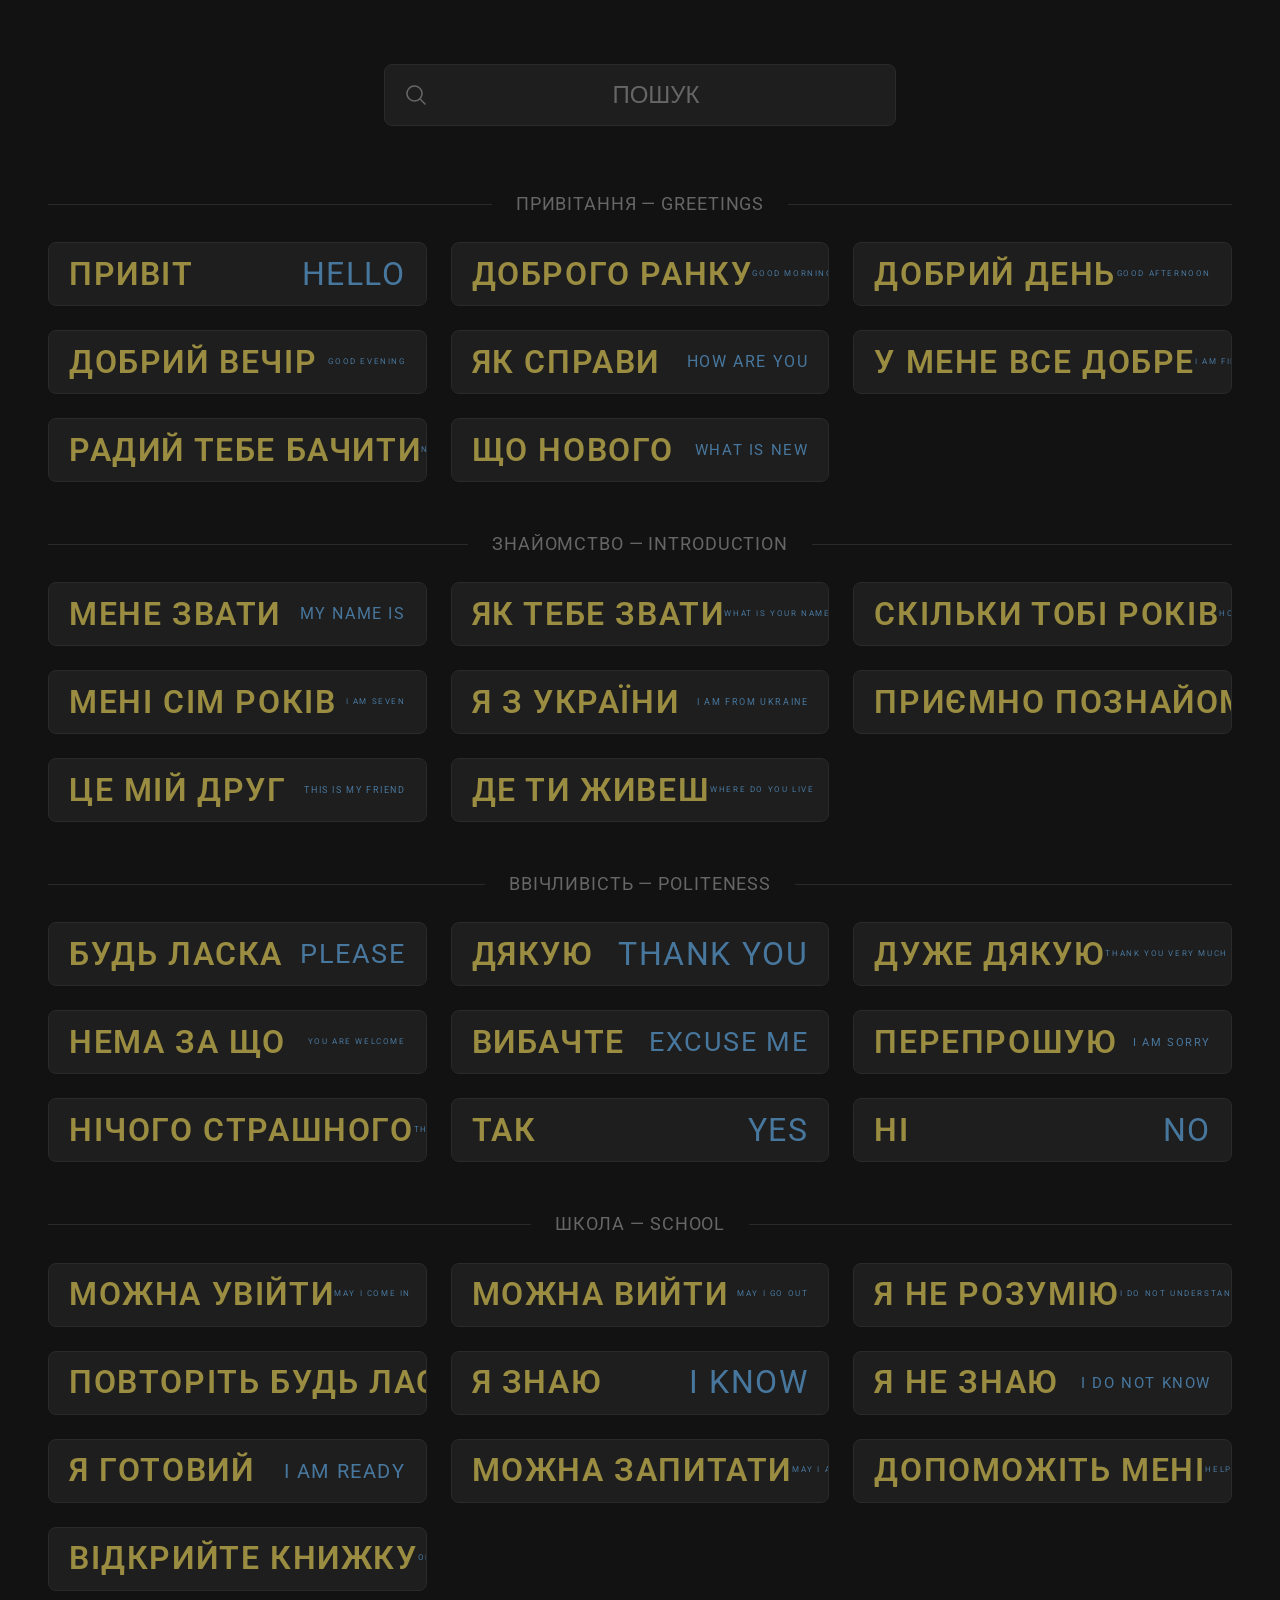
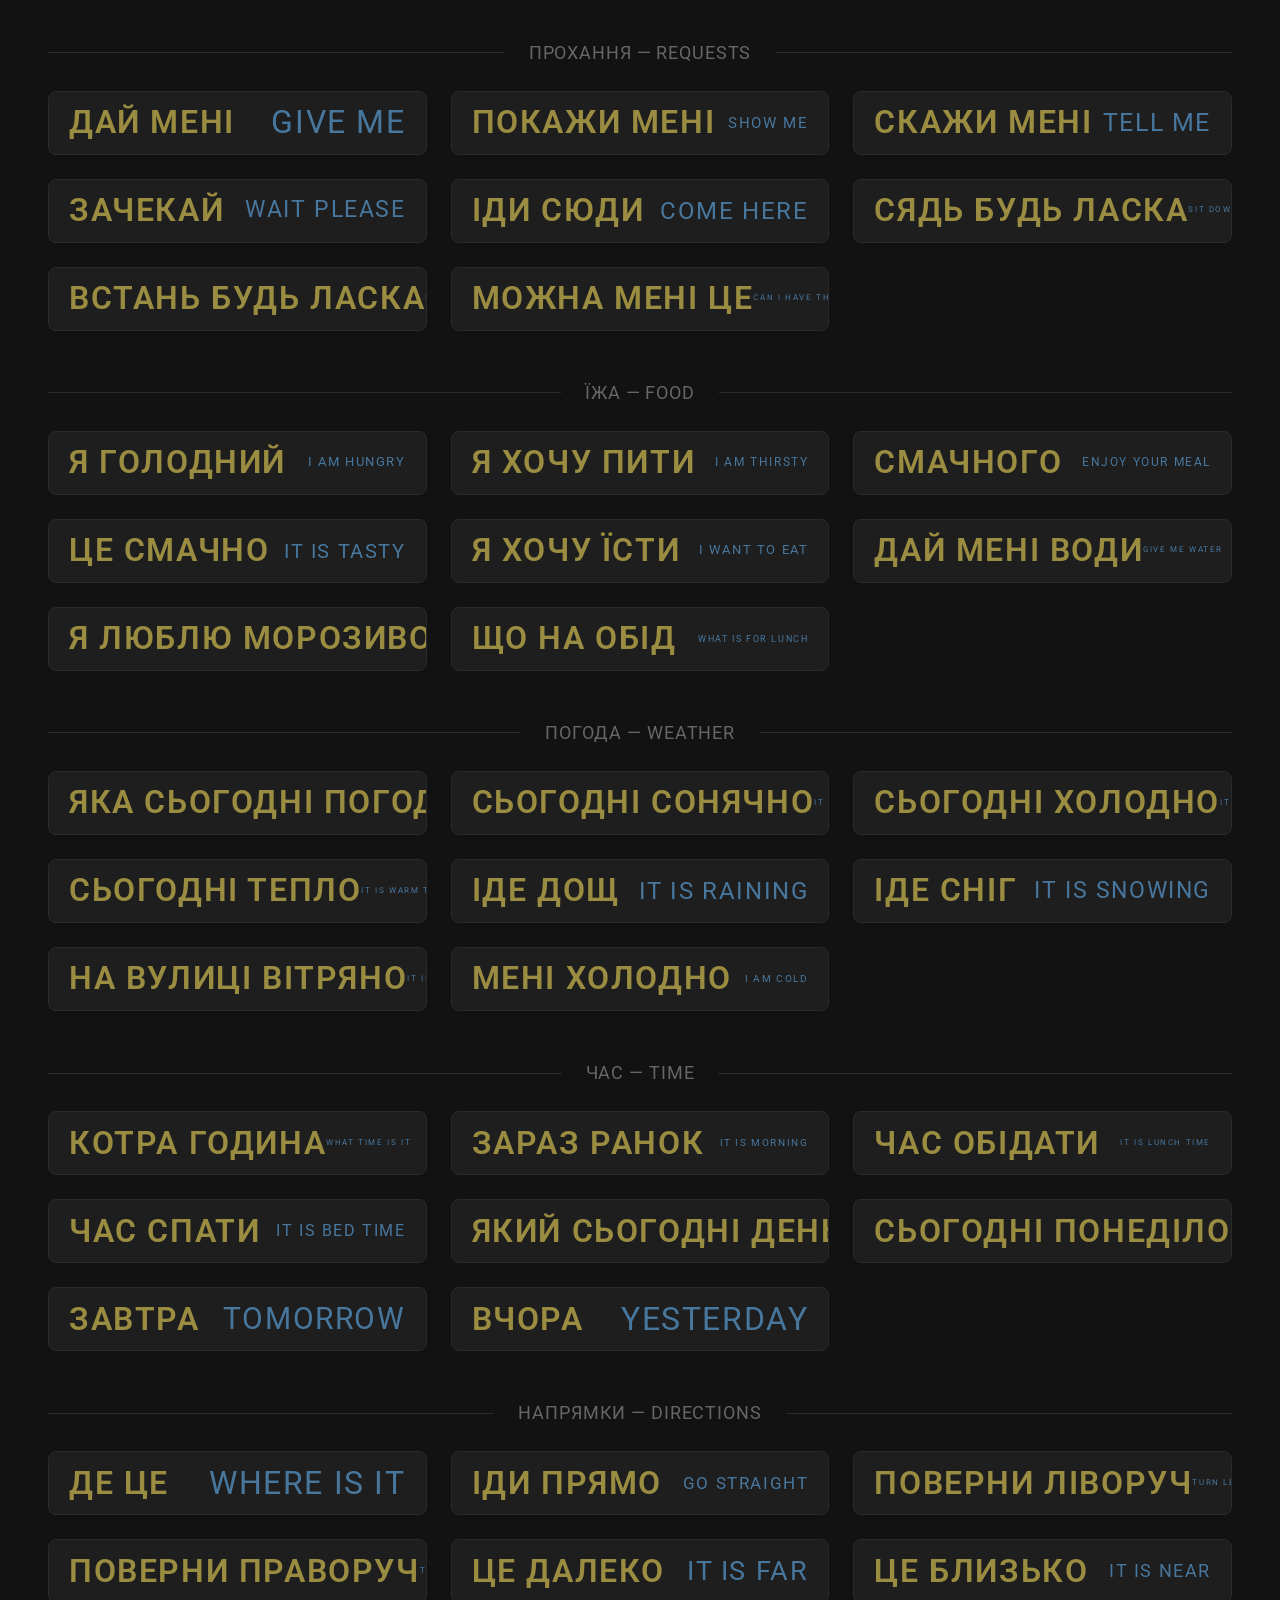
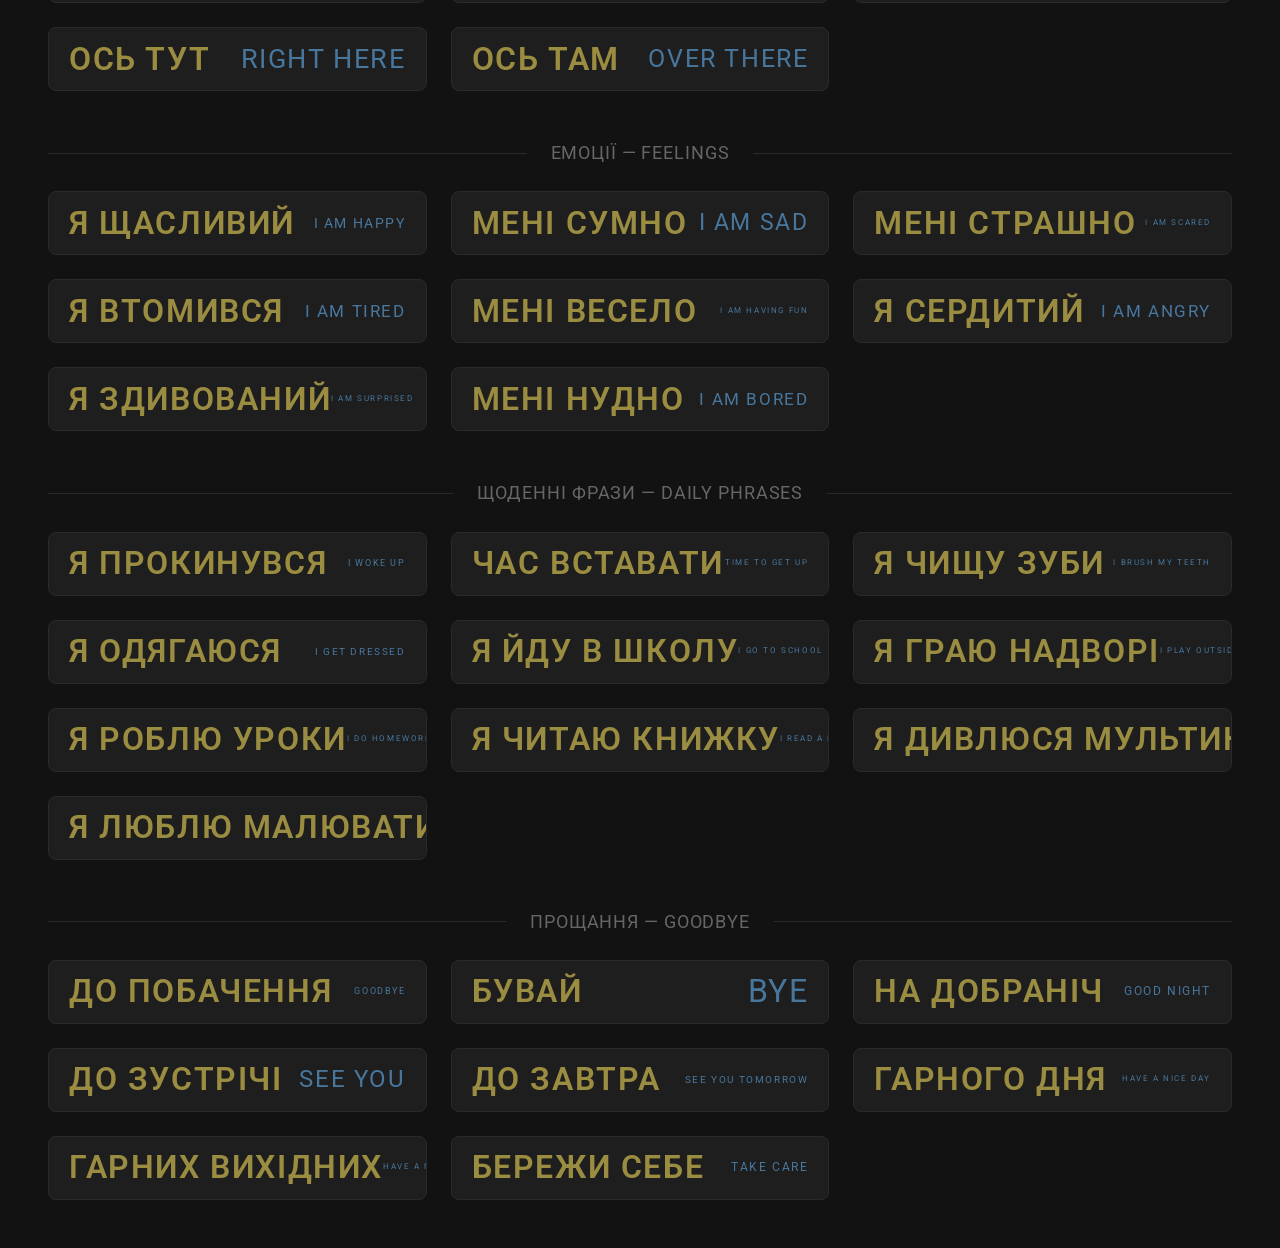
==== phrases.html @ 830d7ce3 "Init" ====
<!DOCTYPE html>
<html lang="uk">
<head>
  <meta charset="UTF-8">
  <meta name="viewport" content="width=device-width, initial-scale=1.0">
  <meta name="theme-color" content="#000000">
  <link rel="manifest" href="manifest.json">
  <link rel="icon" href="icon512_rounded.png" type="image/png">
  <link rel="apple-touch-icon" href="icon512_rounded.png">
  <title>Англійська мова — Фрази</title>
  <link rel="preconnect" href="https://fonts.googleapis.com">
  <link rel="preconnect" href="https://fonts.gstatic.com" crossorigin>
  <link href="https://fonts.googleapis.com/css2?family=Roboto:wght@400;600;700&display=swap" rel="stylesheet">
  <link rel="stylesheet" href="styles.css">
  <script src="main.js" defer></script>
</head>
<body>

  <!-- <nav>
    <ul>
      <li><a href="index.html">Слова</a></li>
      <li><a href="phrases.html">Фрази</a></li>
    </ul>
  </nav> -->

  <main>
    <section id="phrases">
      <div class="search-wrap">
        <div class="search-box">
          <svg class="search-icon" xmlns="http://www.w3.org/2000/svg" width="24" height="24" viewBox="0 0 256 256"><path fill="currentColor" d="M229.66 218.34l-50.07-50.06a88.11 88.11 0 1 0-11.31 11.31l50.06 50.07a8 8 0 0 0 11.32-11.32ZM40 112a72 72 0 1 1 72 72a72.08 72.08 0 0 1-72-72Z"/></svg>
          <input type="text" id="search" class="search" placeholder="Пошук" autocomplete="off">
        </div>
      </div>

      <div class="divider"><hr><span>Привітання — Greetings</span><hr></div>
      <ul class="words">
        <li><span class="uk">привіт</span> <span class="en">hello</span></li>
        <li><span class="uk">доброго ранку</span> <span class="en">good morning</span></li>
        <li><span class="uk">добрий день</span> <span class="en">good afternoon</span></li>
        <li><span class="uk">добрий вечір</span> <span class="en">good evening</span></li>
        <li><span class="uk">як справи</span> <span class="en">how are you</span></li>
        <li><span class="uk">у мене все добре</span> <span class="en">I am fine</span></li>
        <li><span class="uk">радий тебе бачити</span> <span class="en">nice to see you</span></li>
        <li><span class="uk">що нового</span> <span class="en">what is new</span></li>
      </ul>

      <div class="divider"><hr><span>Знайомство — Introduction</span><hr></div>
      <ul class="words">
        <li><span class="uk">мене звати</span> <span class="en">my name is</span></li>
        <li><span class="uk">як тебе звати</span> <span class="en">what is your name</span></li>
        <li><span class="uk">скільки тобі років</span> <span class="en">how old are you</span></li>
        <li><span class="uk">мені сім років</span> <span class="en">I am seven</span></li>
        <li><span class="uk">я з України</span> <span class="en">I am from Ukraine</span></li>
        <li><span class="uk">приємно познайомитись</span> <span class="en">nice to meet you</span></li>
        <li><span class="uk">це мій друг</span> <span class="en">this is my friend</span></li>
        <li><span class="uk">де ти живеш</span> <span class="en">where do you live</span></li>
      </ul>

      <div class="divider"><hr><span>Ввічливість — Politeness</span><hr></div>
      <ul class="words">
        <li><span class="uk">будь ласка</span> <span class="en">please</span></li>
        <li><span class="uk">дякую</span> <span class="en">thank you</span></li>
        <li><span class="uk">дуже дякую</span> <span class="en">thank you very much</span></li>
        <li><span class="uk">нема за що</span> <span class="en">you are welcome</span></li>
        <li><span class="uk">вибачте</span> <span class="en">excuse me</span></li>
        <li><span class="uk">перепрошую</span> <span class="en">I am sorry</span></li>
        <li><span class="uk">нічого страшного</span> <span class="en">that is okay</span></li>
        <li><span class="uk">так</span> <span class="en">yes</span></li>
        <li><span class="uk">ні</span> <span class="en">no</span></li>
      </ul>

      <div class="divider"><hr><span>Школа — School</span><hr></div>
      <ul class="words">
        <li><span class="uk">можна увійти</span> <span class="en">may I come in</span></li>
        <li><span class="uk">можна вийти</span> <span class="en">may I go out</span></li>
        <li><span class="uk">я не розумію</span> <span class="en">I do not understand</span></li>
        <li><span class="uk">повторіть будь ласка</span> <span class="en">repeat please</span></li>
        <li><span class="uk">я знаю</span> <span class="en">I know</span></li>
        <li><span class="uk">я не знаю</span> <span class="en">I do not know</span></li>
        <li><span class="uk">я готовий</span> <span class="en">I am ready</span></li>
        <li><span class="uk">можна запитати</span> <span class="en">may I ask</span></li>
        <li><span class="uk">допоможіть мені</span> <span class="en">help me please</span></li>
        <li><span class="uk">відкрийте книжку</span> <span class="en">open your book</span></li>
      </ul>

      <div class="divider"><hr><span>Прохання — Requests</span><hr></div>
      <ul class="words">
        <li><span class="uk">дай мені</span> <span class="en">give me</span></li>
        <li><span class="uk">покажи мені</span> <span class="en">show me</span></li>
        <li><span class="uk">скажи мені</span> <span class="en">tell me</span></li>
        <li><span class="uk">зачекай</span> <span class="en">wait please</span></li>
        <li><span class="uk">іди сюди</span> <span class="en">come here</span></li>
        <li><span class="uk">сядь будь ласка</span> <span class="en">sit down please</span></li>
        <li><span class="uk">встань будь ласка</span> <span class="en">stand up please</span></li>
        <li><span class="uk">можна мені це</span> <span class="en">can I have this</span></li>
      </ul>

      <div class="divider"><hr><span>Їжа — Food</span><hr></div>
      <ul class="words">
        <li><span class="uk">я голодний</span> <span class="en">I am hungry</span></li>
        <li><span class="uk">я хочу пити</span> <span class="en">I am thirsty</span></li>
        <li><span class="uk">смачного</span> <span class="en">enjoy your meal</span></li>
        <li><span class="uk">це смачно</span> <span class="en">it is tasty</span></li>
        <li><span class="uk">я хочу їсти</span> <span class="en">I want to eat</span></li>
        <li><span class="uk">дай мені води</span> <span class="en">give me water</span></li>
        <li><span class="uk">я люблю морозиво</span> <span class="en">I like ice cream</span></li>
        <li><span class="uk">що на обід</span> <span class="en">what is for lunch</span></li>
      </ul>

      <div class="divider"><hr><span>Погода — Weather</span><hr></div>
      <ul class="words">
        <li><span class="uk">яка сьогодні погода</span> <span class="en">what is the weather today</span></li>
        <li><span class="uk">сьогодні сонячно</span> <span class="en">it is sunny today</span></li>
        <li><span class="uk">сьогодні холодно</span> <span class="en">it is cold today</span></li>
        <li><span class="uk">сьогодні тепло</span> <span class="en">it is warm today</span></li>
        <li><span class="uk">іде дощ</span> <span class="en">it is raining</span></li>
        <li><span class="uk">іде сніг</span> <span class="en">it is snowing</span></li>
        <li><span class="uk">на вулиці вітряно</span> <span class="en">it is windy outside</span></li>
        <li><span class="uk">мені холодно</span> <span class="en">I am cold</span></li>
      </ul>

      <div class="divider"><hr><span>Час — Time</span><hr></div>
      <ul class="words">
        <li><span class="uk">котра година</span> <span class="en">what time is it</span></li>
        <li><span class="uk">зараз ранок</span> <span class="en">it is morning</span></li>
        <li><span class="uk">час обідати</span> <span class="en">it is lunch time</span></li>
        <li><span class="uk">час спати</span> <span class="en">it is bed time</span></li>
        <li><span class="uk">який сьогодні день</span> <span class="en">what day is today</span></li>
        <li><span class="uk">сьогодні понеділок</span> <span class="en">today is Monday</span></li>
        <li><span class="uk">завтра</span> <span class="en">tomorrow</span></li>
        <li><span class="uk">вчора</span> <span class="en">yesterday</span></li>
      </ul>

      <div class="divider"><hr><span>Напрямки — Directions</span><hr></div>
      <ul class="words">
        <li><span class="uk">де це</span> <span class="en">where is it</span></li>
        <li><span class="uk">іди прямо</span> <span class="en">go straight</span></li>
        <li><span class="uk">поверни ліворуч</span> <span class="en">turn left</span></li>
        <li><span class="uk">поверни праворуч</span> <span class="en">turn right</span></li>
        <li><span class="uk">це далеко</span> <span class="en">it is far</span></li>
        <li><span class="uk">це близько</span> <span class="en">it is near</span></li>
        <li><span class="uk">ось тут</span> <span class="en">right here</span></li>
        <li><span class="uk">ось там</span> <span class="en">over there</span></li>
      </ul>

      <div class="divider"><hr><span>Емоції — Feelings</span><hr></div>
      <ul class="words">
        <li><span class="uk">я щасливий</span> <span class="en">I am happy</span></li>
        <li><span class="uk">мені сумно</span> <span class="en">I am sad</span></li>
        <li><span class="uk">мені страшно</span> <span class="en">I am scared</span></li>
        <li><span class="uk">я втомився</span> <span class="en">I am tired</span></li>
        <li><span class="uk">мені весело</span> <span class="en">I am having fun</span></li>
        <li><span class="uk">я сердитий</span> <span class="en">I am angry</span></li>
        <li><span class="uk">я здивований</span> <span class="en">I am surprised</span></li>
        <li><span class="uk">мені нудно</span> <span class="en">I am bored</span></li>
      </ul>

      <div class="divider"><hr><span>Щоденні фрази — Daily phrases</span><hr></div>
      <ul class="words">
        <li><span class="uk">я прокинувся</span> <span class="en">I woke up</span></li>
        <li><span class="uk">час вставати</span> <span class="en">time to get up</span></li>
        <li><span class="uk">я чищу зуби</span> <span class="en">I brush my teeth</span></li>
        <li><span class="uk">я одягаюся</span> <span class="en">I get dressed</span></li>
        <li><span class="uk">я йду в школу</span> <span class="en">I go to school</span></li>
        <li><span class="uk">я граю надворі</span> <span class="en">I play outside</span></li>
        <li><span class="uk">я роблю уроки</span> <span class="en">I do homework</span></li>
        <li><span class="uk">я читаю книжку</span> <span class="en">I read a book</span></li>
        <li><span class="uk">я дивлюся мультик</span> <span class="en">I watch cartoons</span></li>
        <li><span class="uk">я люблю малювати</span> <span class="en">I like to draw</span></li>
      </ul>

      <div class="divider"><hr><span>Прощання — Goodbye</span><hr></div>
      <ul class="words">
        <li><span class="uk">до побачення</span> <span class="en">goodbye</span></li>
        <li><span class="uk">бувай</span> <span class="en">bye</span></li>
        <li><span class="uk">на добраніч</span> <span class="en">good night</span></li>
        <li><span class="uk">до зустрічі</span> <span class="en">see you</span></li>
        <li><span class="uk">до завтра</span> <span class="en">see you tomorrow</span></li>
        <li><span class="uk">гарного дня</span> <span class="en">have a nice day</span></li>
        <li><span class="uk">гарних вихідних</span> <span class="en">have a nice weekend</span></li>
        <li><span class="uk">бережи себе</span> <span class="en">take care</span></li>
      </ul>

    </section>
  </main>
</body>
</html>
---- styles.css ----
*,
*::before,
*::after {
  margin: 0;
  padding: 0;
  box-sizing: border-box;
}

body {
  font-family: 'Roboto', sans-serif;
  background: #121212;
  color: #e0e0e0;
  line-height: 1.6;
}

nav {
  display: flex;
  flex-direction: row;
  justify-content: center;
  align-items: center;
  position: sticky;
  top: 0;
  z-index: 100;
  padding: clamp(0.5rem, 2vw, 1.5rem) clamp(1rem, 4vw, 3rem);
  background: #1a1a1a;
  border-bottom: 1px solid #2a2a2a;
  height: 5rem;
}

nav ul {
  list-style: none;
  display: flex;
  flex-wrap: wrap;
  gap: clamp(0.5rem, 2vw, 2rem);
  align-items: center;
  justify-content: center;
}

.nav-logo {
  height: clamp(2rem, 4vw, 3rem);
  width: auto;
  object-fit: contain;
  border-radius: 50%;
}

nav a {
  display: inline-block;
  text-decoration: none;
  font-size: clamp(1.5rem, 2.5vw, 2rem);
  padding: clamp(0.25rem, 1vw, 0.5rem) clamp(0.5rem, 2vw, 1rem);
  color: #b0b0b0;
  border-radius: 0.375rem;
  transition: color 0.2s, background 0.2s;
}

nav a:hover {
  color: #fff;
  background: #2a2a2a;
}

main {
  max-width: 1440px;
  margin: 0 auto;
  padding: clamp(1rem, 4vw, 3rem);
}

section h2 {
  text-align: center;
  font-size: clamp(1.25rem, 3vw, 2rem);
  margin-bottom: clamp(1rem, 3vw, 2rem);
  color: #fff;
}

.search-wrap {
  position: sticky;
  top: 0;
  /* top: 5rem; */
  z-index: 99;
  background: #121212;
  padding: clamp(0.5rem, 1.5vw, 1rem) 0;
}

.search-box {
  position: relative;
  width: 100%;
  max-width: 32rem;
  margin: 0 auto;
}

.search-icon {
  position: absolute;
  left: clamp(0.75rem, 2vw, 1.25rem);
  top: 50%;
  transform: translateY(-50%);
  color: #666;
  pointer-events: none;
  width: clamp(1.25rem, 2.5vw, 1.5rem);
  height: clamp(1.25rem, 2.5vw, 1.5rem);
}

.search {
  display: block;
  width: 100%;
  padding: clamp(0.75rem, 2vw, 1rem) clamp(1rem, 2.5vw, 1.5rem) clamp(0.75rem, 2vw, 1rem) clamp(2.5rem, 5vw, 3.5rem);
  font-size: clamp(1.25rem, 2.5vw, 1.5rem);
  color: #e0e0e0;
  text-align: center;
  text-transform: uppercase;
  background: #1e1e1e;
  border: 1px solid #2a2a2a;
  border-radius: 0.5rem;
  outline: none;
  transition: border-color 0.2s, color 0.2s;
}

.search:focus {
  border-color: #ffd700;
}

.search.lang-uk {
  color: #ffd700;
}

.search.lang-en {
  color: #90caf9;
}

.search::placeholder {
  color: #666;
}

.divider {
  display: flex;
  align-items: center;
  gap: clamp(0.75rem, 2vw, 1.5rem);
  margin: clamp(1.5rem, 4vw, 3rem) 0 clamp(0.75rem, 2vw, 1.5rem);
}

.divider hr {
  flex: 1;
  border: none;
  border-top: 1px solid #2a2a2a;
}

.divider.hidden-section,
.words.hidden-section {
  display: none;
}

.divider span {
  white-space: nowrap;
  font-size: clamp(0.9rem, 2vw, 1.1rem);
  color: #666;
  text-transform: uppercase;
  letter-spacing: 0.05em;
}

.words {
  list-style: none;
  display: grid;
  grid-template-columns: repeat(auto-fit, minmax(min(100%, 20rem), 1fr));
  gap: clamp(0.75rem, 2.5vw, 1.5rem);
}

.words li {
  display: flex;
  justify-content: space-between;
  background: #1e1e1e;
  border: 1px solid #2a2a2a;
  border-radius: 0.5rem;
  align-items: center;
  height: clamp(3rem, 6vw, 4rem);
  padding: 0 clamp(0.75rem, 2vw, 1.25rem);
  font-size: clamp(1.5rem, 3.5vw, 2rem);
  text-transform: uppercase;
  letter-spacing: 0.05em;
  cursor: pointer;
  white-space: nowrap;
  overflow: hidden;
  text-overflow: ellipsis;
  transition: opacity 0.3s, transform 0.3s, background 0.2s, border-color 0.2s;
}

.words li.hidden {
  opacity: 0;
  transform: scale(0.95);
  position: absolute;
  pointer-events: none;
}

.words li:hover {
  background: #2a2a2a;
  border-color: #444;
}

.words .uk {
  color: #9a8c40;
  font-weight: 600;
}

.words .en {
  color: #48779e;
}
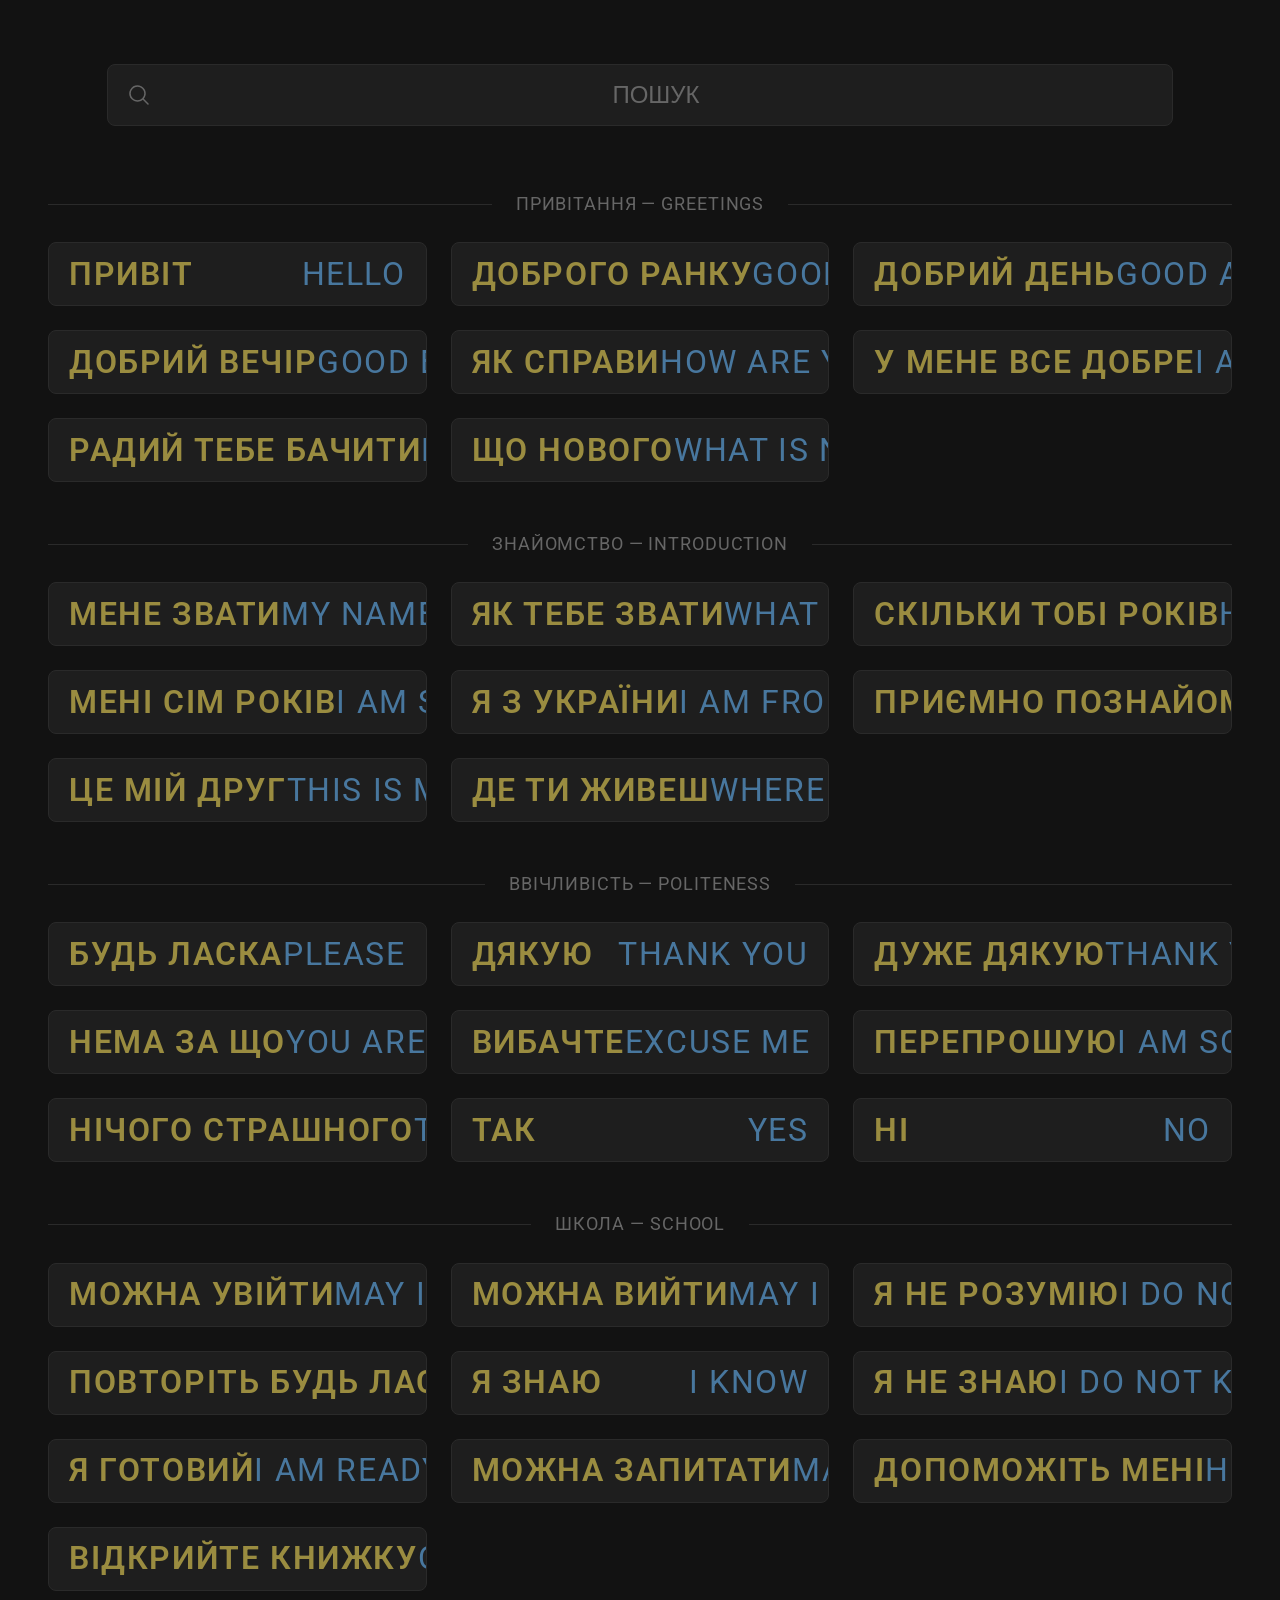
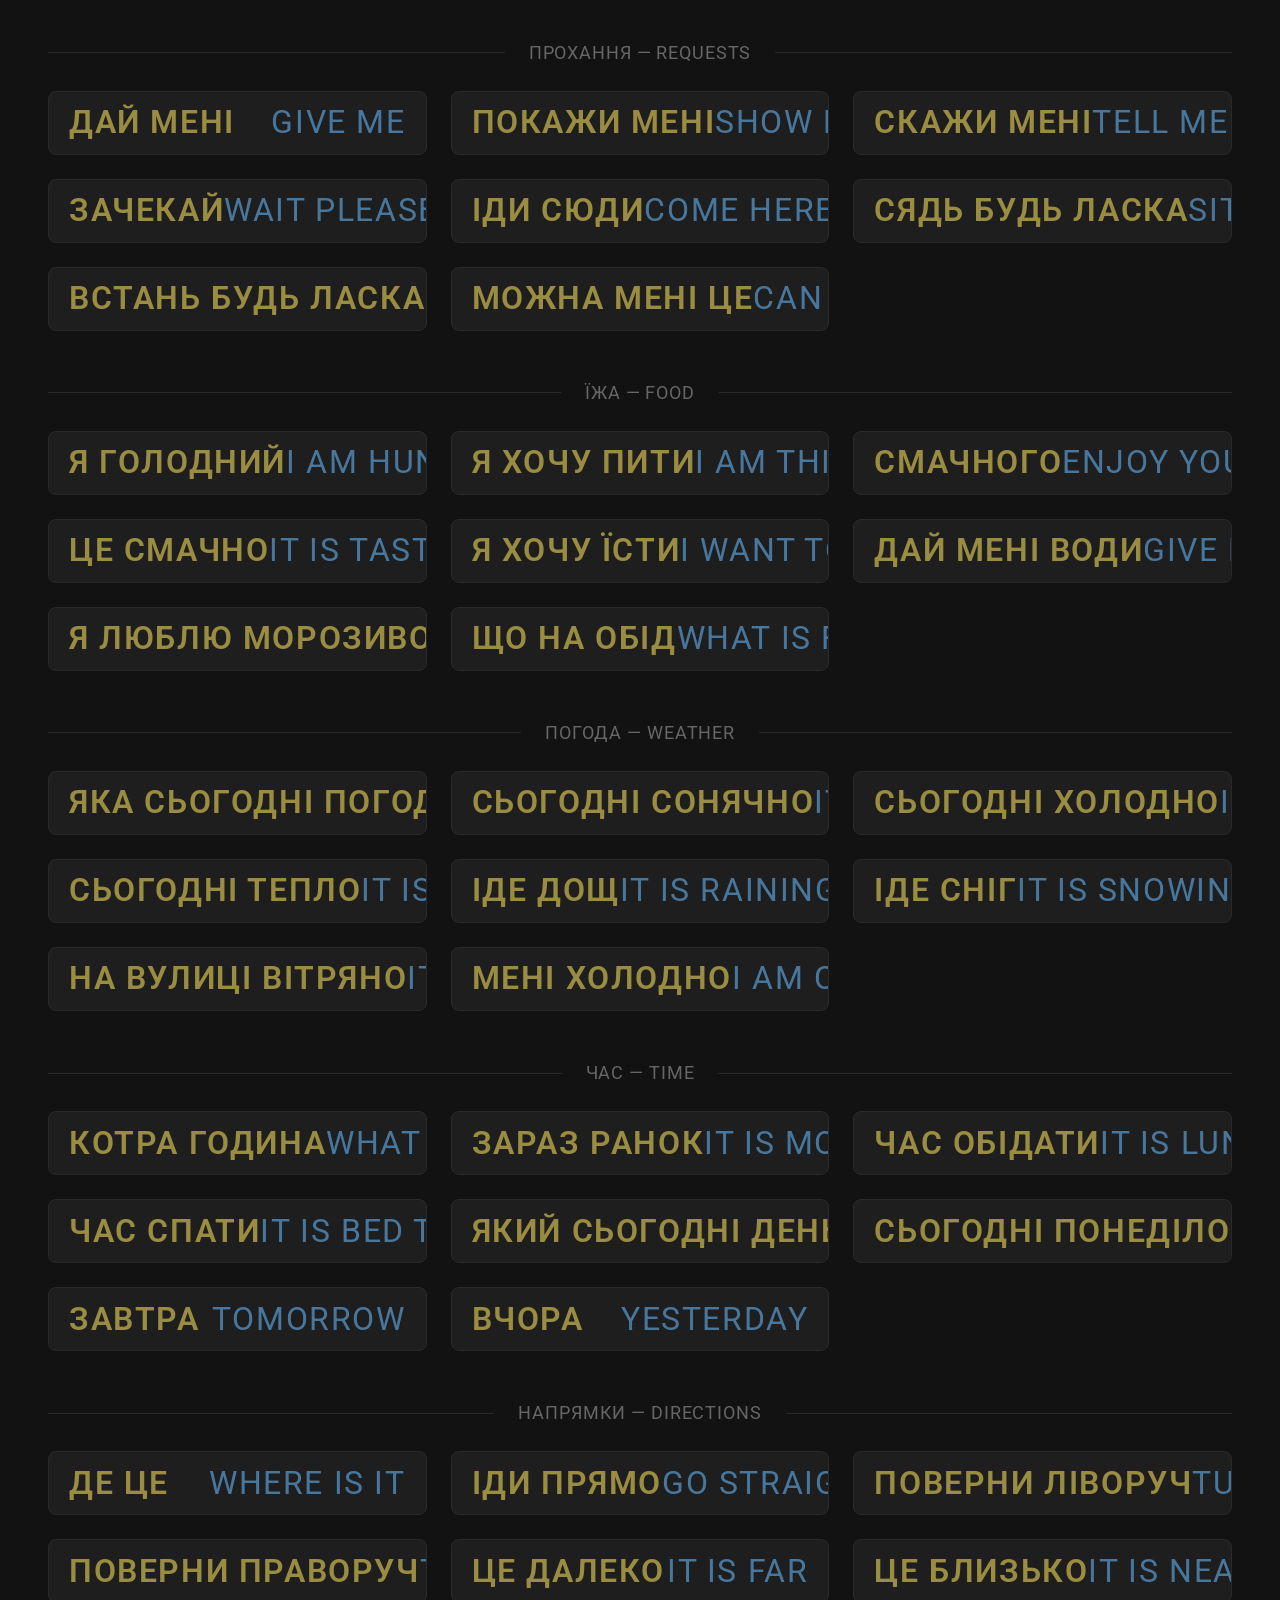
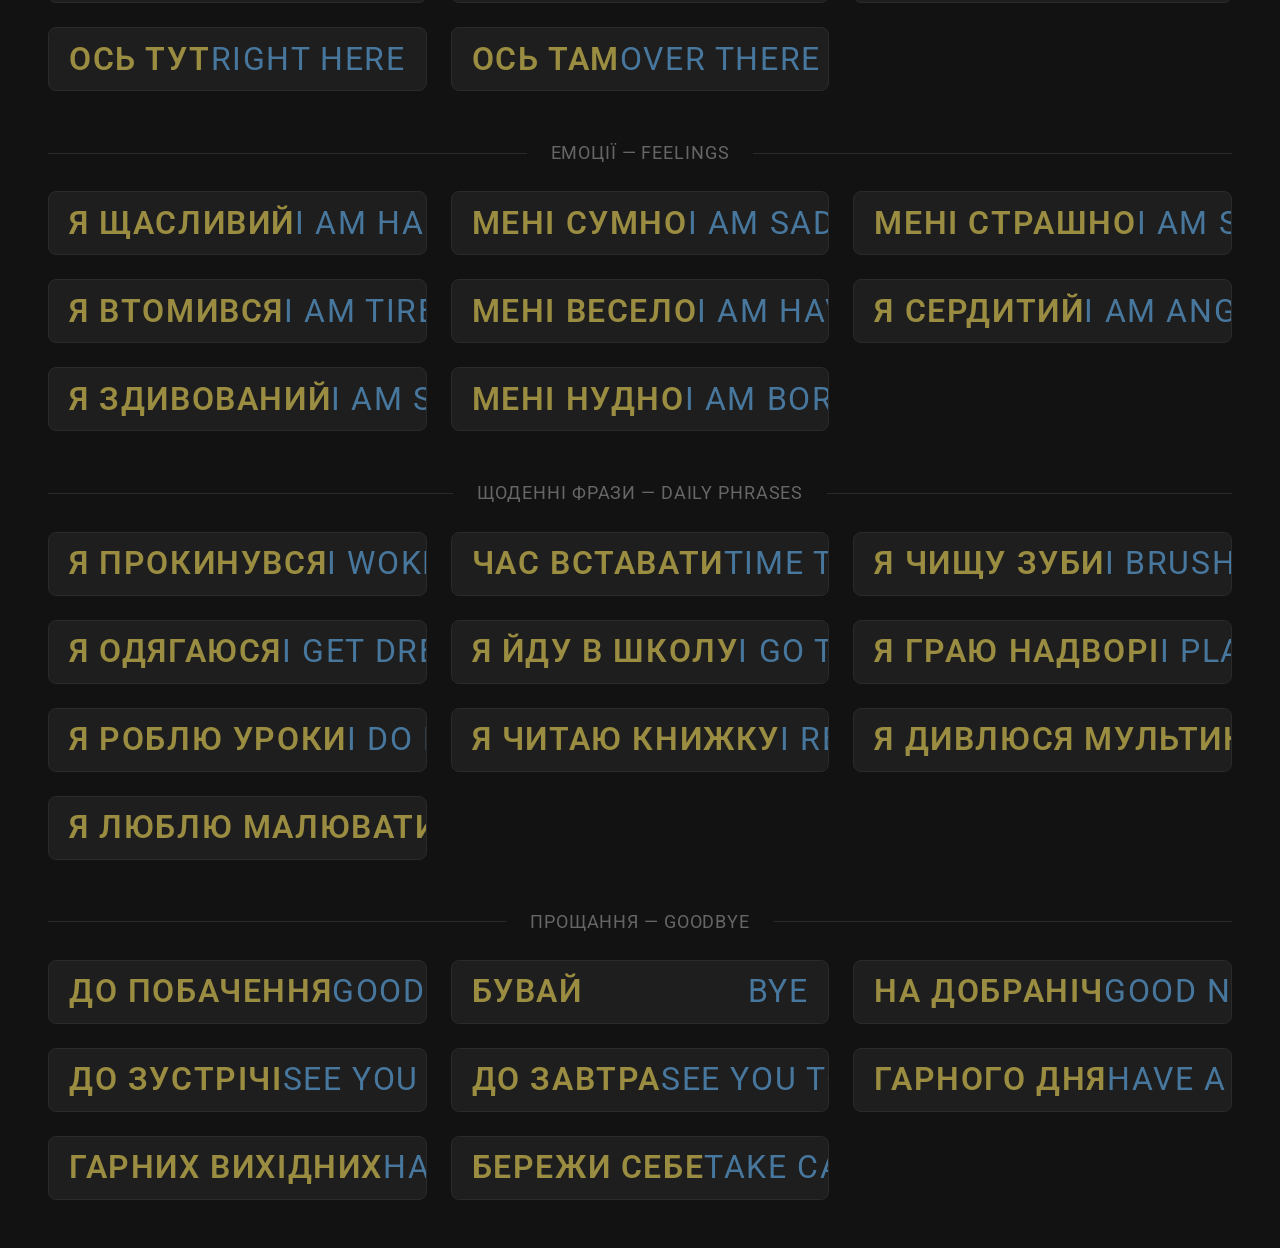
==== commit 44e1fd83: "Adds gtag" ====
--- a/phrases.html
+++ b/phrases.html
@@ -2,6 +2,14 @@
 <html lang="uk">
 <head>
   <meta charset="UTF-8">
+  <!-- Google tag (gtag.js) -->
+  <script async src="https://www.googletagmanager.com/gtag/js?id=G-TVMGDJGD4P"></script>
+  <script>
+    window.dataLayer = window.dataLayer || [];
+    function gtag(){dataLayer.push(arguments);}
+    gtag('js', new Date());
+    gtag('config', 'G-TVMGDJGD4P');
+  </script>
   <meta name="viewport" content="width=device-width, initial-scale=1.0">
   <meta name="theme-color" content="#000000">
   <link rel="manifest" href="manifest.json">
--- a/styles.css
+++ b/styles.css
@@ -72,9 +72,9 @@
 }
 
 .search-wrap {
+  display: flex;
   position: sticky;
   top: 0;
-  /* top: 5rem; */
   z-index: 99;
   background: #121212;
   padding: clamp(0.5rem, 1.5vw, 1rem) 0;
@@ -82,8 +82,7 @@
 
 .search-box {
   position: relative;
-  width: 100%;
-  max-width: 32rem;
+  width: 90%;
   margin: 0 auto;
 }
 
@@ -98,6 +97,25 @@
   height: clamp(1.25rem, 2.5vw, 1.5rem);
 }
 
+.search-clear {
+  display: none;
+  position: absolute;
+  right: clamp(0.75rem, 2vw, 1.25rem);
+  top: 50%;
+  transform: translateY(-50%);
+  background: none;
+  border: none;
+  color: #666;
+  font-size: clamp(1.5rem, 3.5vw, 2rem);
+  line-height: 1;
+  cursor: pointer;
+  padding: 0.25rem 0.5rem;
+}
+
+.search-clear.visible {
+  display: block;
+}
+
 .search {
   display: block;
   width: 100%;
@@ -114,6 +132,82 @@
 }
 
 .search:focus {
+  border-color: #ffd700;
+}
+
+.settings-btn {
+  background: none;
+  border: none;
+  color: #9a8c40;
+  cursor: pointer;
+  padding: 0.25rem;
+}
+
+.settings-btn svg {
+  width: clamp(1.25rem, 2.5vw, 1.5rem);
+  height: clamp(1.25rem, 2.5vw, 1.5rem);
+}
+
+.settings-dialog {
+  background: #1e1e1e;
+  color: #e0e0e0;
+  border: 1px solid #2a2a2a;
+  border-radius: 0.75rem;
+  padding: 1.5rem;
+  width: 90%;
+  margin: auto;
+  transform: translateY(-50%);
+}
+
+.settings-dialog::backdrop {
+  background: rgba(0, 0, 0, 0.6);
+}
+
+.settings-header {
+  display: flex;
+  justify-content: space-between;
+  align-items: center;
+  margin-bottom: 1rem;
+}
+
+.settings-header h2 {
+  margin: 0;
+  font-size: 1.25rem;
+}
+
+.settings-close {
+  background: none;
+  border: none;
+  color: #666;
+  font-size: 1.5rem;
+  cursor: pointer;
+  padding: 0 0.25rem;
+  line-height: 1;
+  outline: none;
+}
+
+.settings-label {
+  display: block;
+  margin-bottom: 0.5rem;
+  color: #999;
+  font-size: 0.875rem;
+}
+
+.voice-select {
+  display: block;
+  width: 100%;
+  padding: 0.5rem 0.75rem;
+  font-size: 1rem;
+  color: #e0e0e0;
+  background: #121212;
+  border: 1px solid #2a2a2a;
+  border-radius: 0.5rem;
+  outline: none;
+  appearance: auto;
+  transition: border-color 0.2s;
+}
+
+.voice-select:focus {
   border-color: #ffd700;
 }
 
